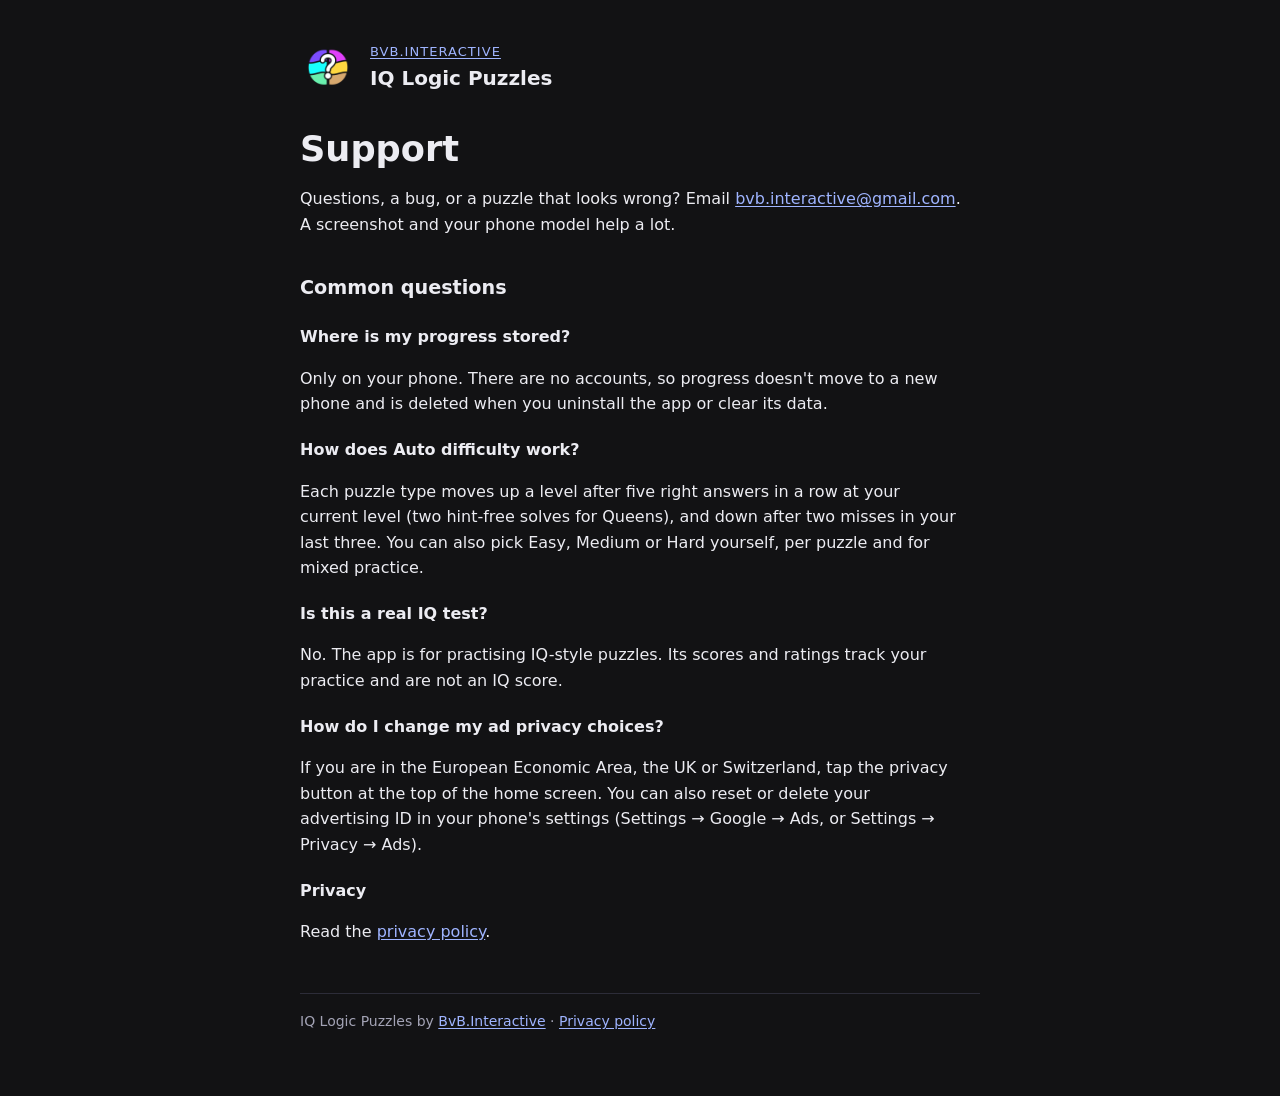
==== iq-logic-puzzles/index.html @ d871e8cf "Add iq logic puzzles privacy policy" ====
<!doctype html>
<html lang="en">
<head>
  <meta charset="utf-8">
  <meta name="viewport" content="width=device-width, initial-scale=1">
  <title>IQ Logic Puzzles Support</title>
  <meta name="description" content="Help and contact for IQ Logic Puzzles by BvB.Interactive.">
  <link rel="icon" href="icon.png">
  <link rel="stylesheet" href="../style.css">
</head>
<body>
  <main>
    <header class="site">
      <img src="icon.png" alt="">
      <div>
        <div class="brand"><a href="../">BvB.Interactive</a></div>
        <div class="name">IQ Logic Puzzles</div>
      </div>
    </header>

    <h1>Support</h1>
    <p>Questions, a bug, or a puzzle that looks wrong? Email <a href="mailto:bvb.interactive@gmail.com">bvb.interactive@gmail.com</a>. A screenshot and your phone model help a lot.</p>

    <h2>Common questions</h2>

    <h3>Where is my progress stored?</h3>
    <p>Only on your phone. There are no accounts, so progress doesn't move to a new phone and is deleted when you uninstall the app or clear its data.</p>

    <h3>How does Auto difficulty work?</h3>
    <p>Each puzzle type moves up a level after five right answers in a row at your current level (two hint-free solves for Queens), and down after two misses in your last three. You can also pick Easy, Medium or Hard yourself, per puzzle and for mixed practice.</p>

    <h3>Is this a real IQ test?</h3>
    <p>No. The app is for practising IQ-style puzzles. Its scores and ratings track your practice and are not an IQ score.</p>

    <h3>How do I change my ad privacy choices?</h3>
    <p>If you are in the European Economic Area, the UK or Switzerland, tap the privacy button at the top of the home screen. You can also reset or delete your advertising ID in your phone's settings (Settings → Google → Ads, or Settings → Privacy → Ads).</p>

    <h3>Privacy</h3>
    <p>Read the <a href="privacy.html">privacy policy</a>.</p>

    <footer>
      IQ Logic Puzzles by <a href="../">BvB.Interactive</a> · <a href="privacy.html">Privacy policy</a>
    </footer>
  </main>
</body>
</html>
---- style.css ----
/* BvB.Interactive: one stylesheet for every page. System fonts only, so the
   site loads nothing from third parties. */
:root {
  color-scheme: dark;
  --bg: #121214;
  --card: #1E1E26;
  --line: #2C2C38;
  --fg: #ECECF2;
  --muted: #A3A3B5;
  --accent: #B39DDB;
  --link: #9FB4FF;
  --sans: system-ui, -apple-system, "Segoe UI", Roboto, "Helvetica Neue", Arial, sans-serif;
}
* { box-sizing: border-box; }
html { -webkit-text-size-adjust: 100%; }
body {
  margin: 0;
  background: var(--bg);
  color: var(--fg);
  font-family: var(--sans);
  font-size: 16px;
  line-height: 1.6;
}
main {
  max-width: 720px;
  margin: 0 auto;
  padding-inline: 20px;
  padding-block: 40px 64px;
}
header.site {
  display: flex;
  align-items: center;
  gap: 14px;
  margin-bottom: 32px;
}
header.site img { width: 56px; height: 56px; border-radius: 14px; }
header.site .brand { font-size: 13px; letter-spacing: 0.08em; text-transform: uppercase; color: var(--muted); }
header.site .name { font-size: 20px; font-weight: 700; }
h1 { font-size: clamp(1.7rem, 4vw, 2.2rem); line-height: 1.2; margin: 0 0 8px; text-wrap: balance; }
h2 { font-size: 1.2rem; margin: 36px 0 8px; }
h3 { font-size: 1rem; margin: 20px 0 4px; }
p, li { max-width: 65ch; }
ul { padding-left: 1.2em; }
li + li { margin-top: 4px; }
a { color: var(--link); text-underline-offset: 2px; }
a:focus-visible { outline: 2px solid var(--accent); outline-offset: 2px; border-radius: 2px; }
.meta { color: var(--muted); font-size: 14px; margin: 0 0 24px; }
.card {
  background: var(--card);
  border: 1px solid var(--line);
  border-radius: 16px;
  padding: 20px;
}
.apps { display: grid; gap: 16px; margin-top: 24px; }
.app { display: flex; gap: 16px; align-items: flex-start; }
.app img { width: 64px; height: 64px; border-radius: 16px; flex: none; }
.app h2 { margin: 0 0 4px; }
.app p { margin: 0 0 8px; color: var(--muted); }
.links { display: flex; flex-wrap: wrap; gap: 6px 18px; font-size: 15px; }
.summary { margin: 24px 0; }
.summary ul { margin: 8px 0 0; }
code { font-size: 0.92em; background: var(--card); padding: 1px 5px; border-radius: 4px; }
footer { margin-top: 48px; padding-top: 16px; border-top: 1px solid var(--line); color: var(--muted); font-size: 14px; }
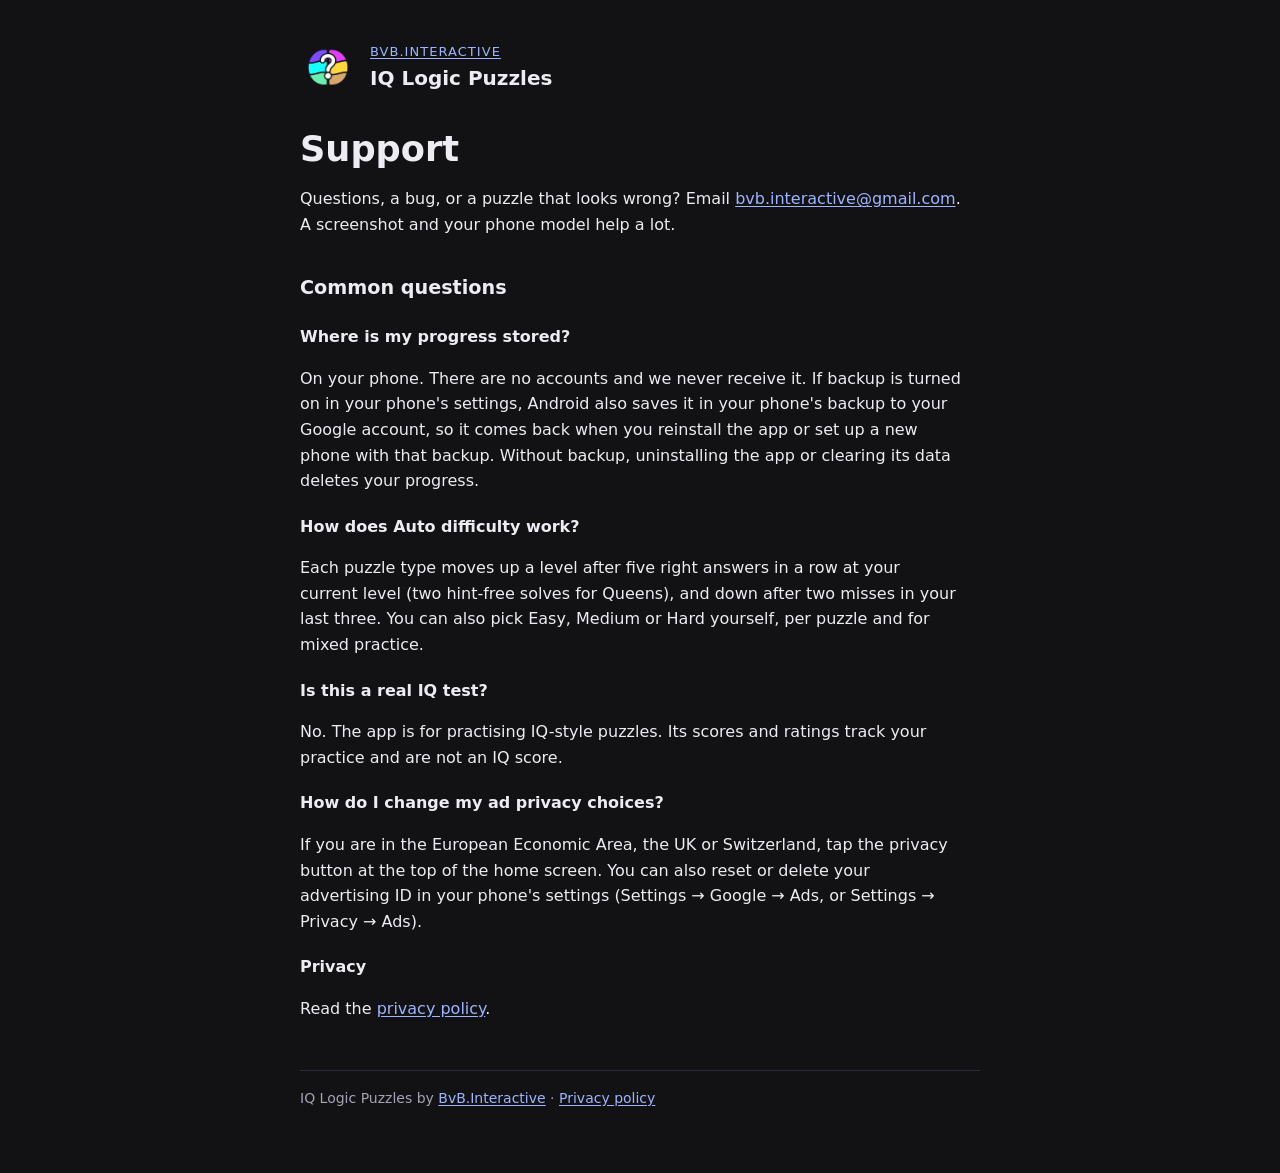
==== commit ca51296f: "Add files via upload" ====
--- a/iq-logic-puzzles/index.html
+++ b/iq-logic-puzzles/index.html
@@ -24,7 +24,7 @@
     <h2>Common questions</h2>
 
     <h3>Where is my progress stored?</h3>
-    <p>Only on your phone. There are no accounts, so progress doesn't move to a new phone and is deleted when you uninstall the app or clear its data.</p>
+    <p>On your phone. There are no accounts and we never receive it. If backup is turned on in your phone's settings, Android also saves it in your phone's backup to your Google account, so it comes back when you reinstall the app or set up a new phone with that backup. Without backup, uninstalling the app or clearing its data deletes your progress.</p>
 
     <h3>How does Auto difficulty work?</h3>
     <p>Each puzzle type moves up a level after five right answers in a row at your current level (two hint-free solves for Queens), and down after two misses in your last three. You can also pick Easy, Medium or Hard yourself, per puzzle and for mixed practice.</p>
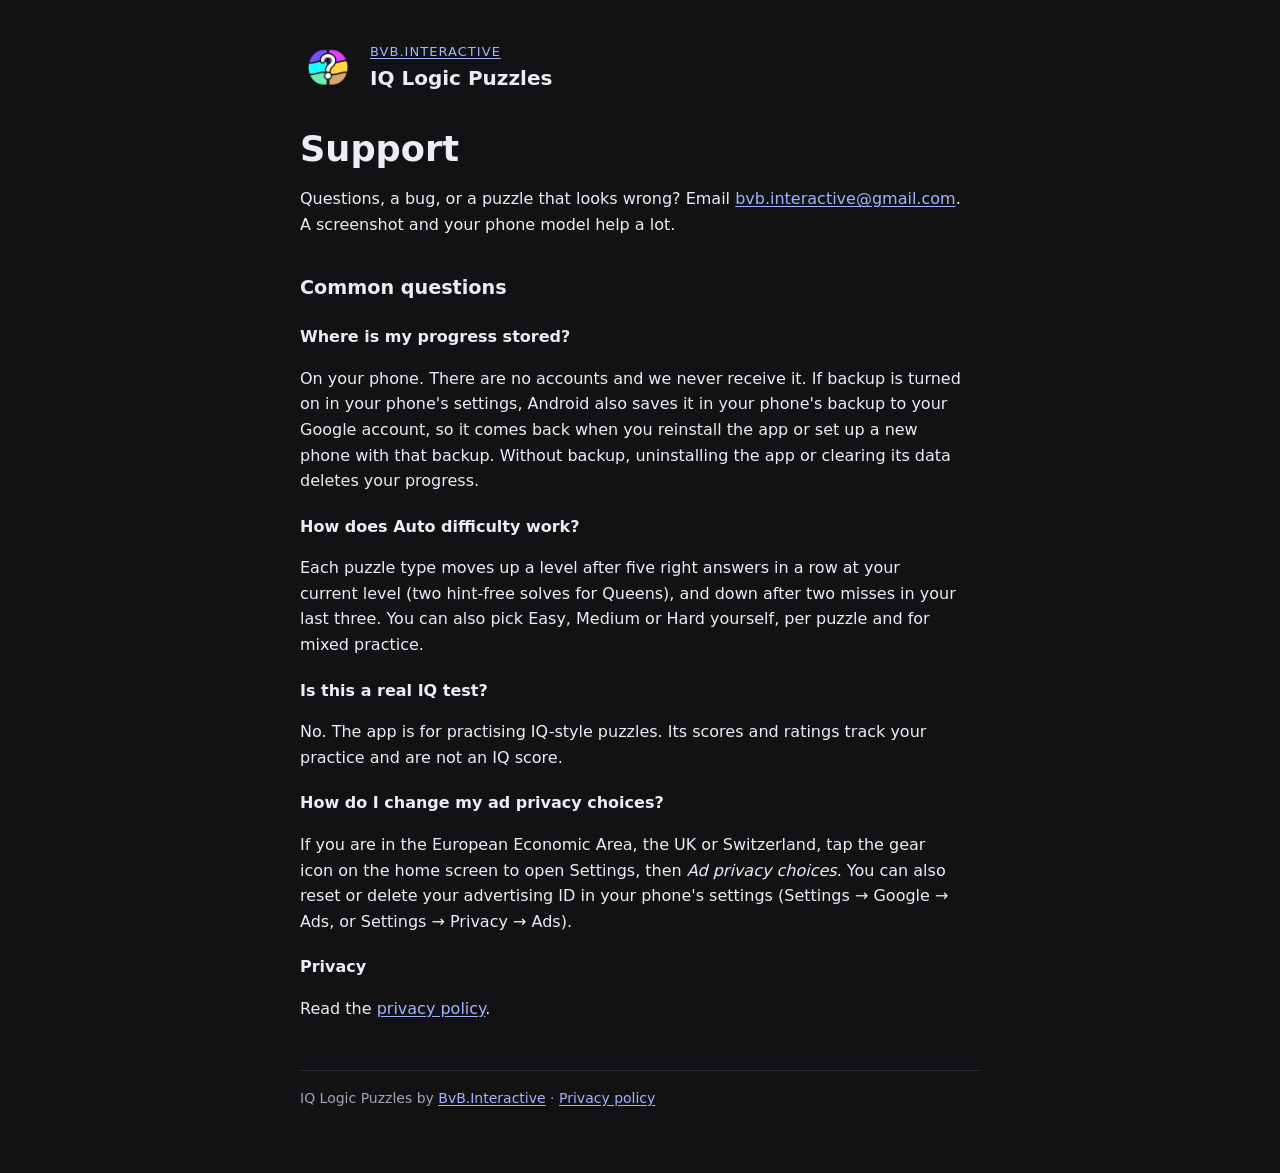
==== commit 012d2fbe: "Add files via upload" ====
--- a/iq-logic-puzzles/index.html
+++ b/iq-logic-puzzles/index.html
@@ -33,7 +33,7 @@
     <p>No. The app is for practising IQ-style puzzles. Its scores and ratings track your practice and are not an IQ score.</p>
 
     <h3>How do I change my ad privacy choices?</h3>
-    <p>If you are in the European Economic Area, the UK or Switzerland, tap the privacy button at the top of the home screen. You can also reset or delete your advertising ID in your phone's settings (Settings → Google → Ads, or Settings → Privacy → Ads).</p>
+    <p>If you are in the European Economic Area, the UK or Switzerland, tap the gear icon on the home screen to open Settings, then <em>Ad privacy choices</em>. You can also reset or delete your advertising ID in your phone's settings (Settings → Google → Ads, or Settings → Privacy → Ads).</p>
 
     <h3>Privacy</h3>
     <p>Read the <a href="privacy.html">privacy policy</a>.</p>
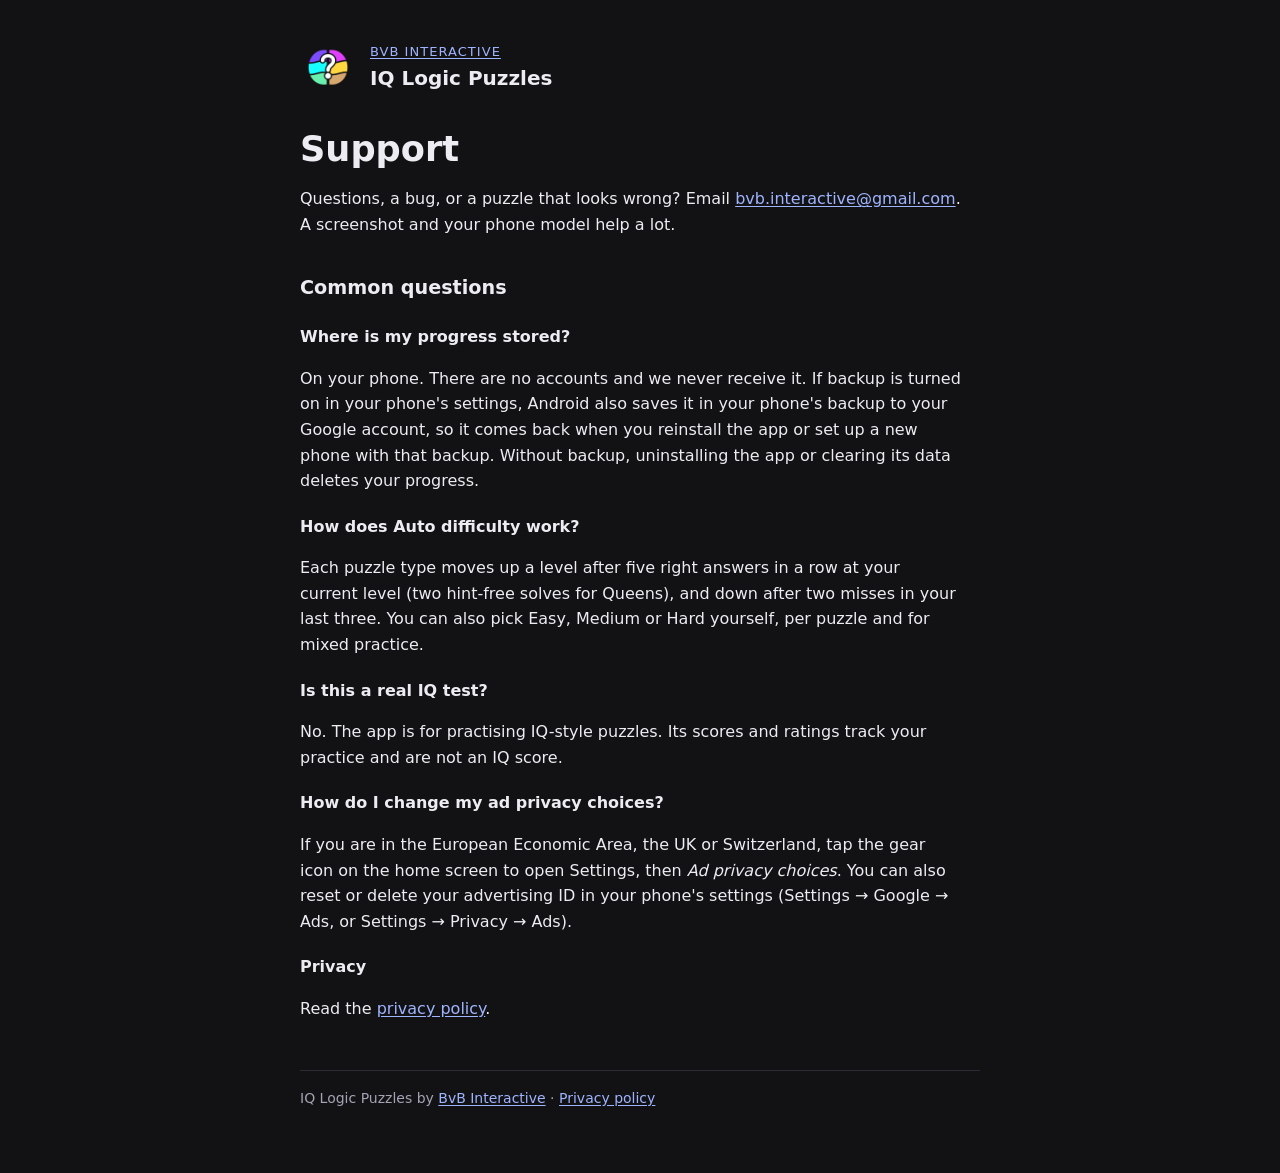
==== commit 9740d458: "Add files via upload" ====
--- a/iq-logic-puzzles/index.html
+++ b/iq-logic-puzzles/index.html
@@ -4,7 +4,7 @@
   <meta charset="utf-8">
   <meta name="viewport" content="width=device-width, initial-scale=1">
   <title>IQ Logic Puzzles Support</title>
-  <meta name="description" content="Help and contact for IQ Logic Puzzles by BvB.Interactive.">
+  <meta name="description" content="Help and contact for IQ Logic Puzzles by BvB Interactive.">
   <link rel="icon" href="icon.png">
   <link rel="stylesheet" href="../style.css">
 </head>
@@ -13,7 +13,7 @@
     <header class="site">
       <img src="icon.png" alt="">
       <div>
-        <div class="brand"><a href="../">BvB.Interactive</a></div>
+        <div class="brand"><a href="../">BvB Interactive</a></div>
         <div class="name">IQ Logic Puzzles</div>
       </div>
     </header>
@@ -39,7 +39,7 @@
     <p>Read the <a href="privacy.html">privacy policy</a>.</p>
 
     <footer>
-      IQ Logic Puzzles by <a href="../">BvB.Interactive</a> · <a href="privacy.html">Privacy policy</a>
+      IQ Logic Puzzles by <a href="../">BvB Interactive</a> · <a href="privacy.html">Privacy policy</a>
     </footer>
   </main>
 </body>
--- a/style.css
+++ b/style.css
@@ -1,4 +1,4 @@
-/* BvB.Interactive: one stylesheet for every page. System fonts only, so the
+/* BvB Interactive: one stylesheet for every page. System fonts only, so the
    site loads nothing from third parties. */
 :root {
   color-scheme: dark;
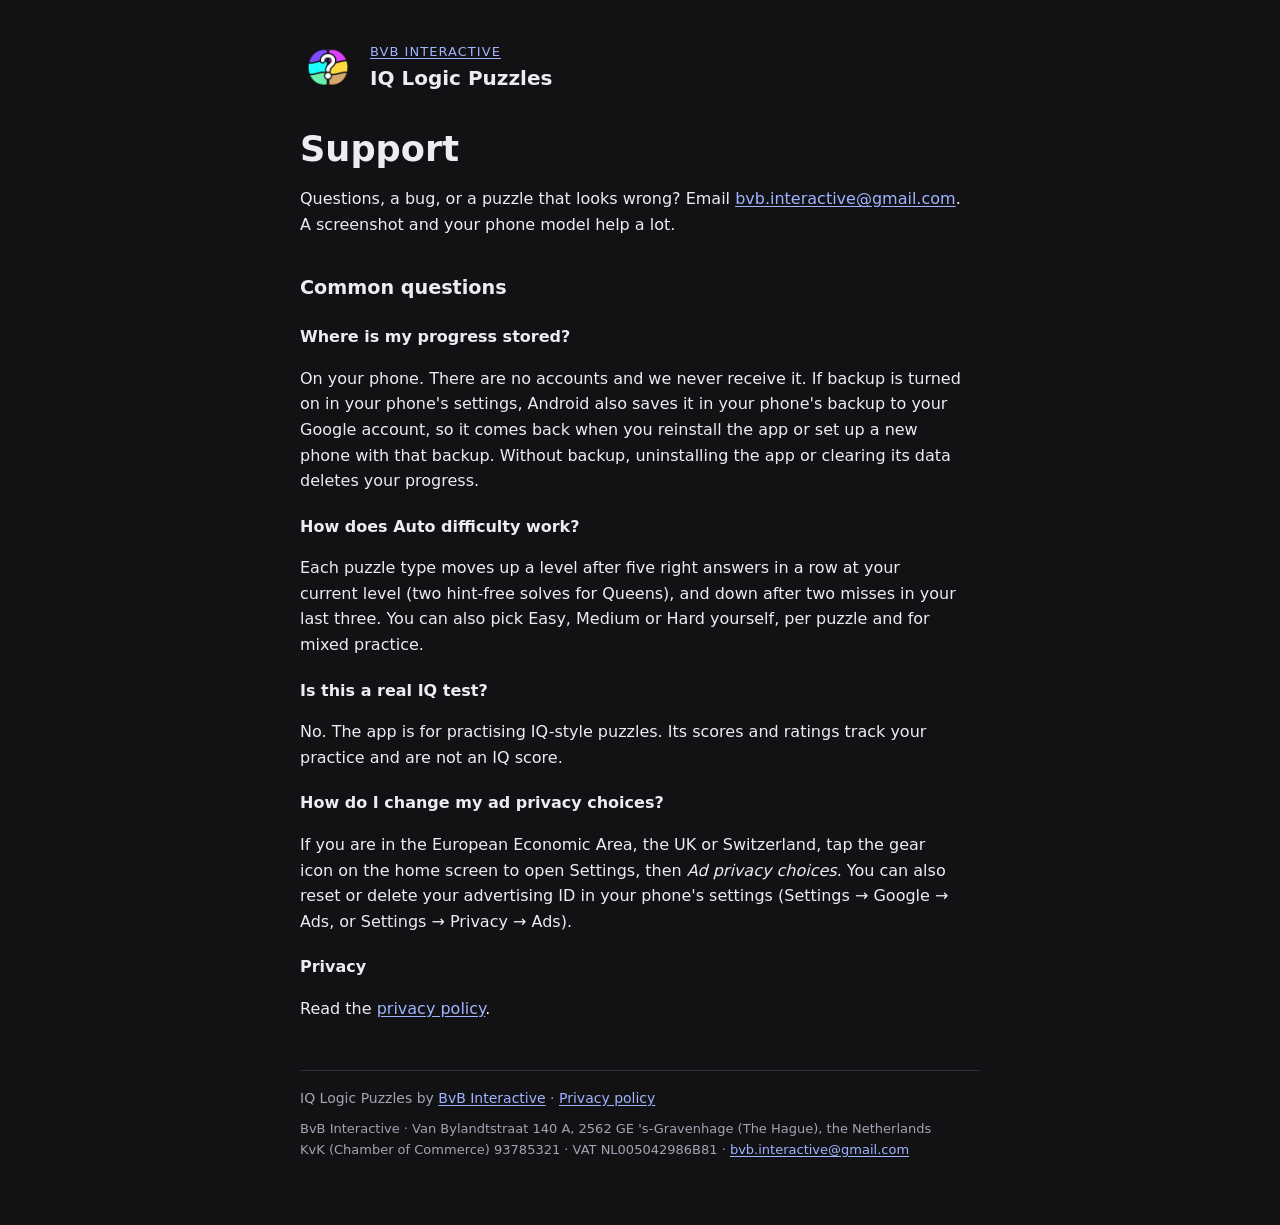
==== commit 30004c6e: "Add files via upload" ====
--- a/iq-logic-puzzles/index.html
+++ b/iq-logic-puzzles/index.html
@@ -40,6 +40,10 @@
 
     <footer>
       IQ Logic Puzzles by <a href="../">BvB Interactive</a> · <a href="privacy.html">Privacy policy</a>
+      <address class="company">
+        BvB Interactive · Van Bylandtstraat 140 A, 2562 GE 's-Gravenhage (The Hague), the Netherlands<br>
+        KvK (Chamber of Commerce) 93785321 · VAT NL005042986B81 · <a href="mailto:bvb.interactive@gmail.com">bvb.interactive@gmail.com</a>
+      </address>
     </footer>
   </main>
 </body>
--- a/style.css
+++ b/style.css
@@ -61,3 +61,5 @@
 .summary ul { margin: 8px 0 0; }
 code { font-size: 0.92em; background: var(--card); padding: 1px 5px; border-radius: 4px; }
 footer { margin-top: 48px; padding-top: 16px; border-top: 1px solid var(--line); color: var(--muted); font-size: 14px; }
+footer address { font-style: normal; margin-top: 10px; font-size: 13px; line-height: 1.6; }
+footer address:first-child { margin-top: 0; }
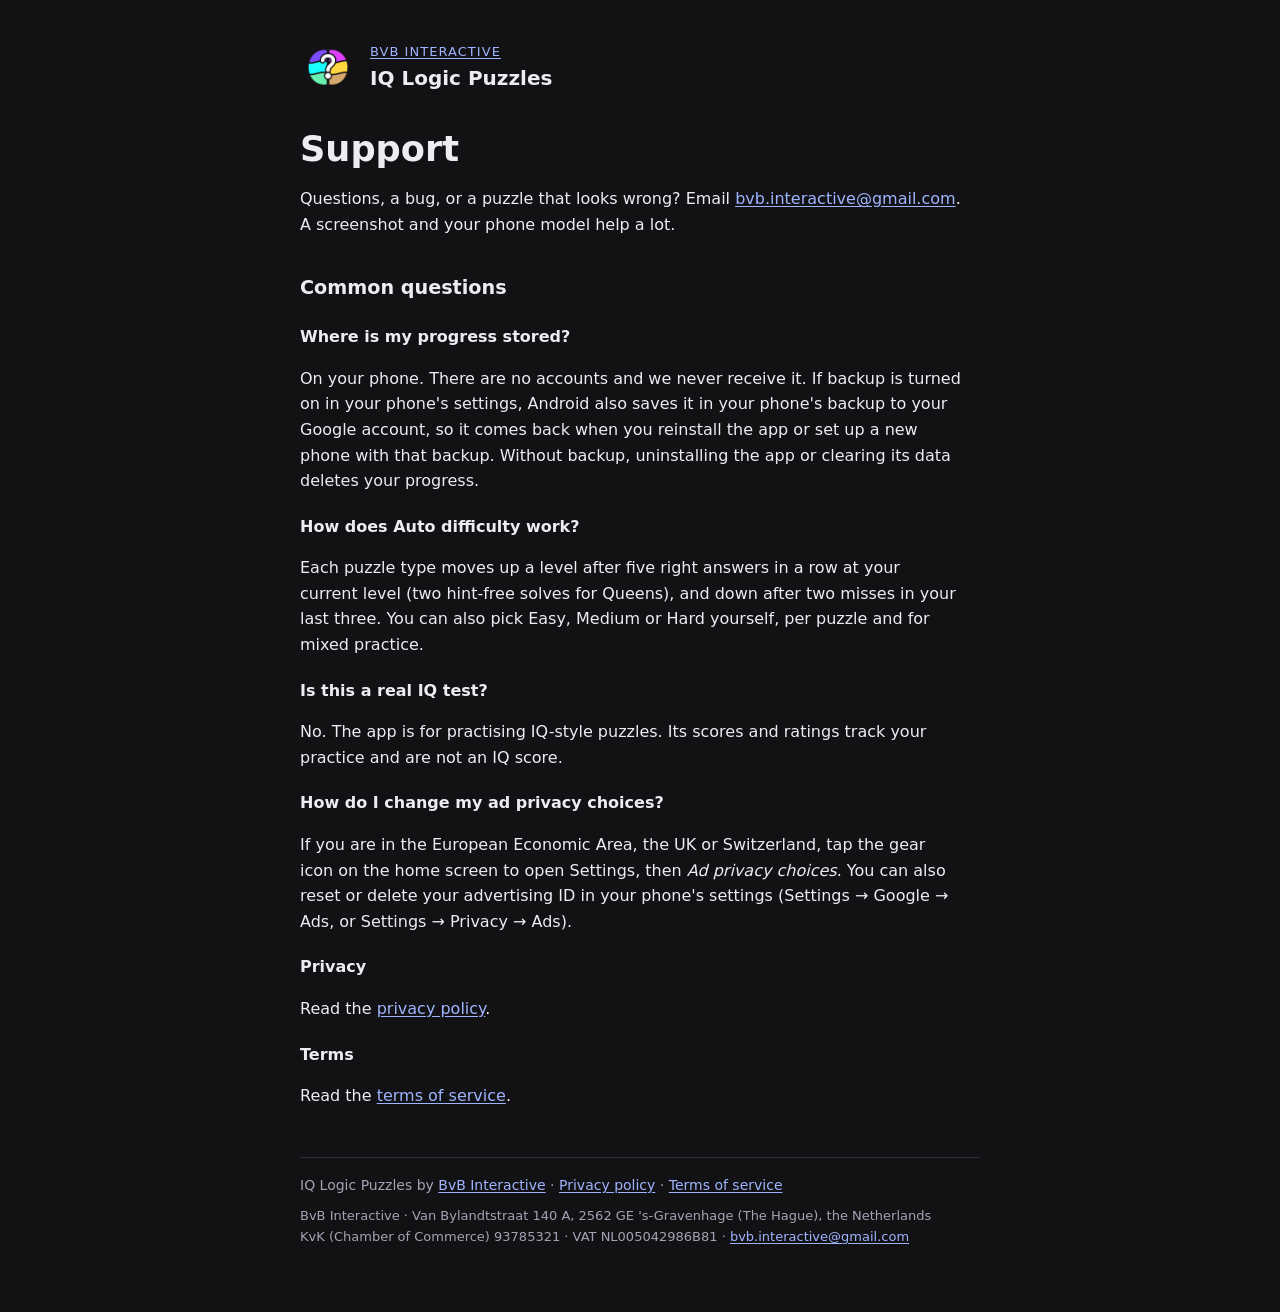
==== commit 11c3c9cc: "Add IQ Logic Puzzles terms of service Co-Authored-By: Claude Opus 5.5 <noreply@anthropic.com>" ====
--- a/iq-logic-puzzles/index.html
+++ b/iq-logic-puzzles/index.html
@@ -38,8 +38,11 @@
     <h3>Privacy</h3>
     <p>Read the <a href="privacy.html">privacy policy</a>.</p>
 
+    <h3>Terms</h3>
+    <p>Read the <a href="terms.html">terms of service</a>.</p>
+
     <footer>
-      IQ Logic Puzzles by <a href="../">BvB Interactive</a> · <a href="privacy.html">Privacy policy</a>
+      IQ Logic Puzzles by <a href="../">BvB Interactive</a> · <a href="privacy.html">Privacy policy</a> · <a href="terms.html">Terms of service</a>
       <address class="company">
         BvB Interactive · Van Bylandtstraat 140 A, 2562 GE 's-Gravenhage (The Hague), the Netherlands<br>
         KvK (Chamber of Commerce) 93785321 · VAT NL005042986B81 · <a href="mailto:bvb.interactive@gmail.com">bvb.interactive@gmail.com</a>
